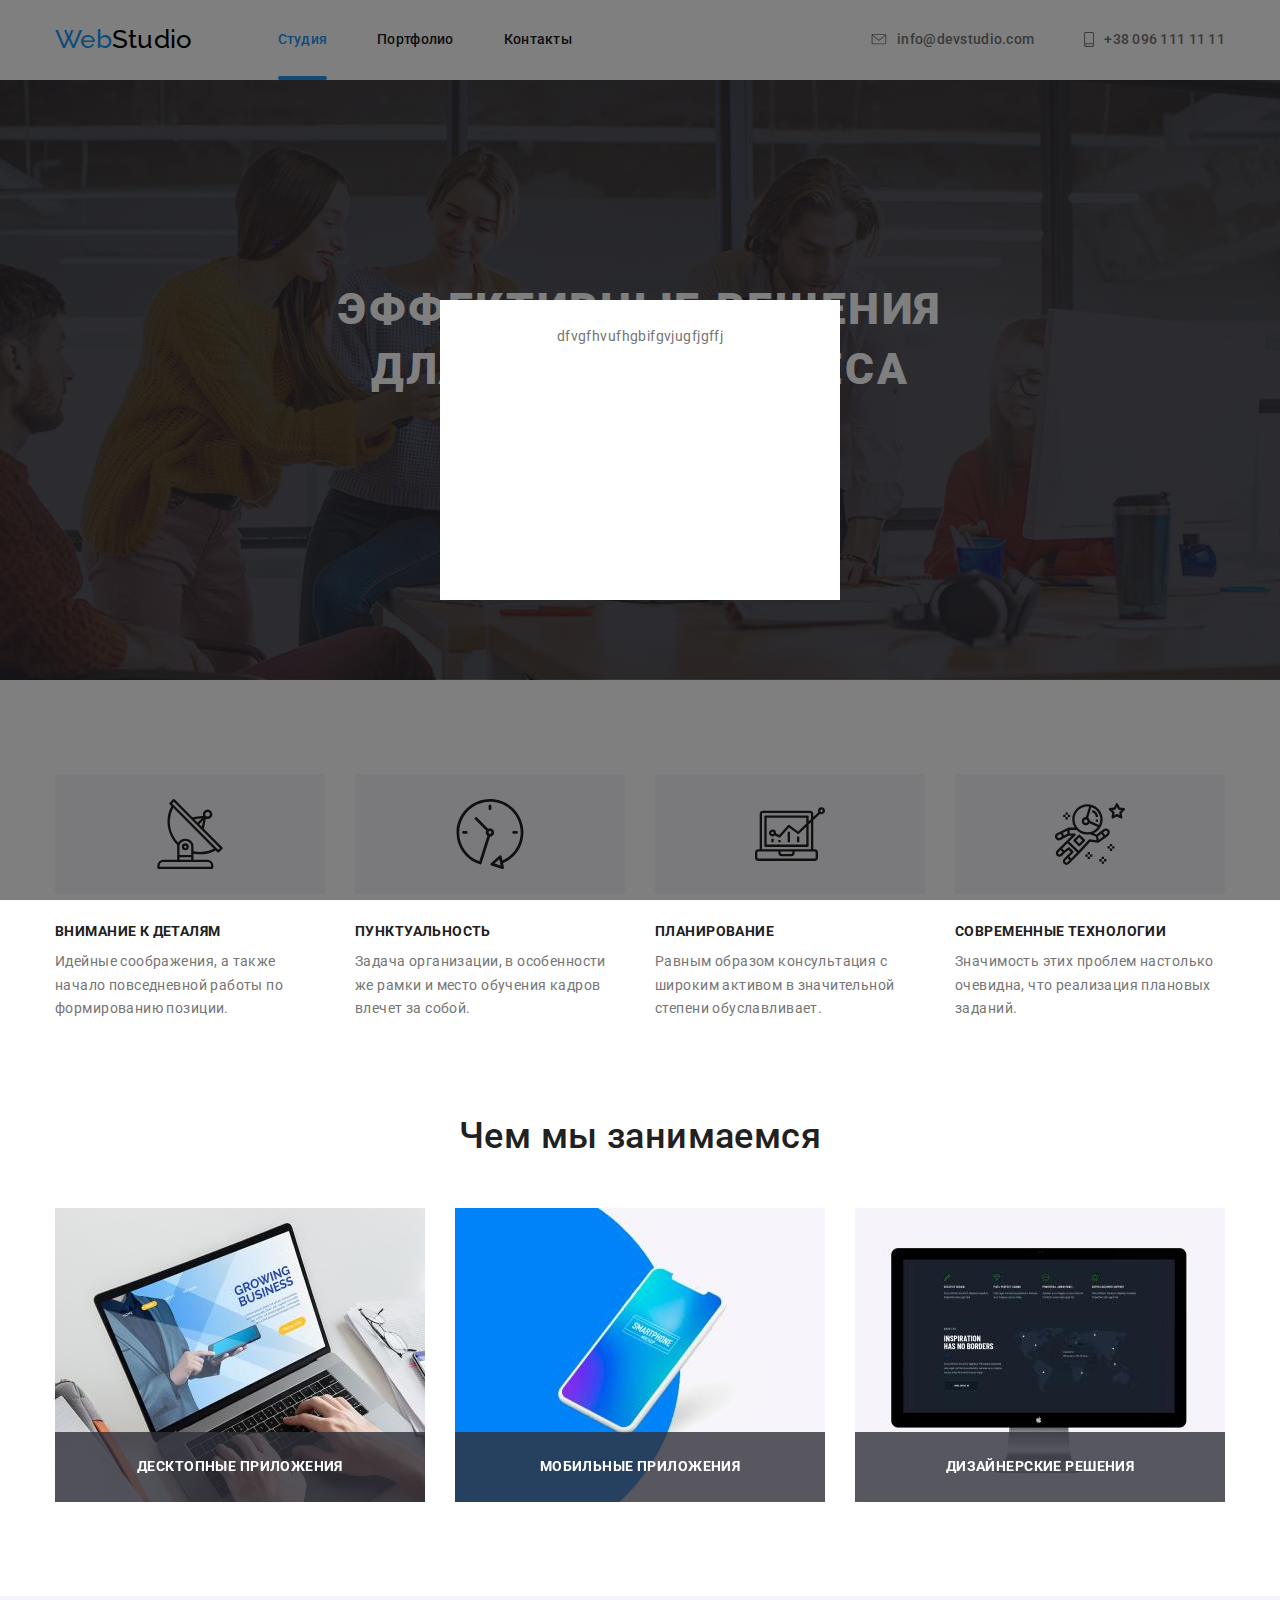
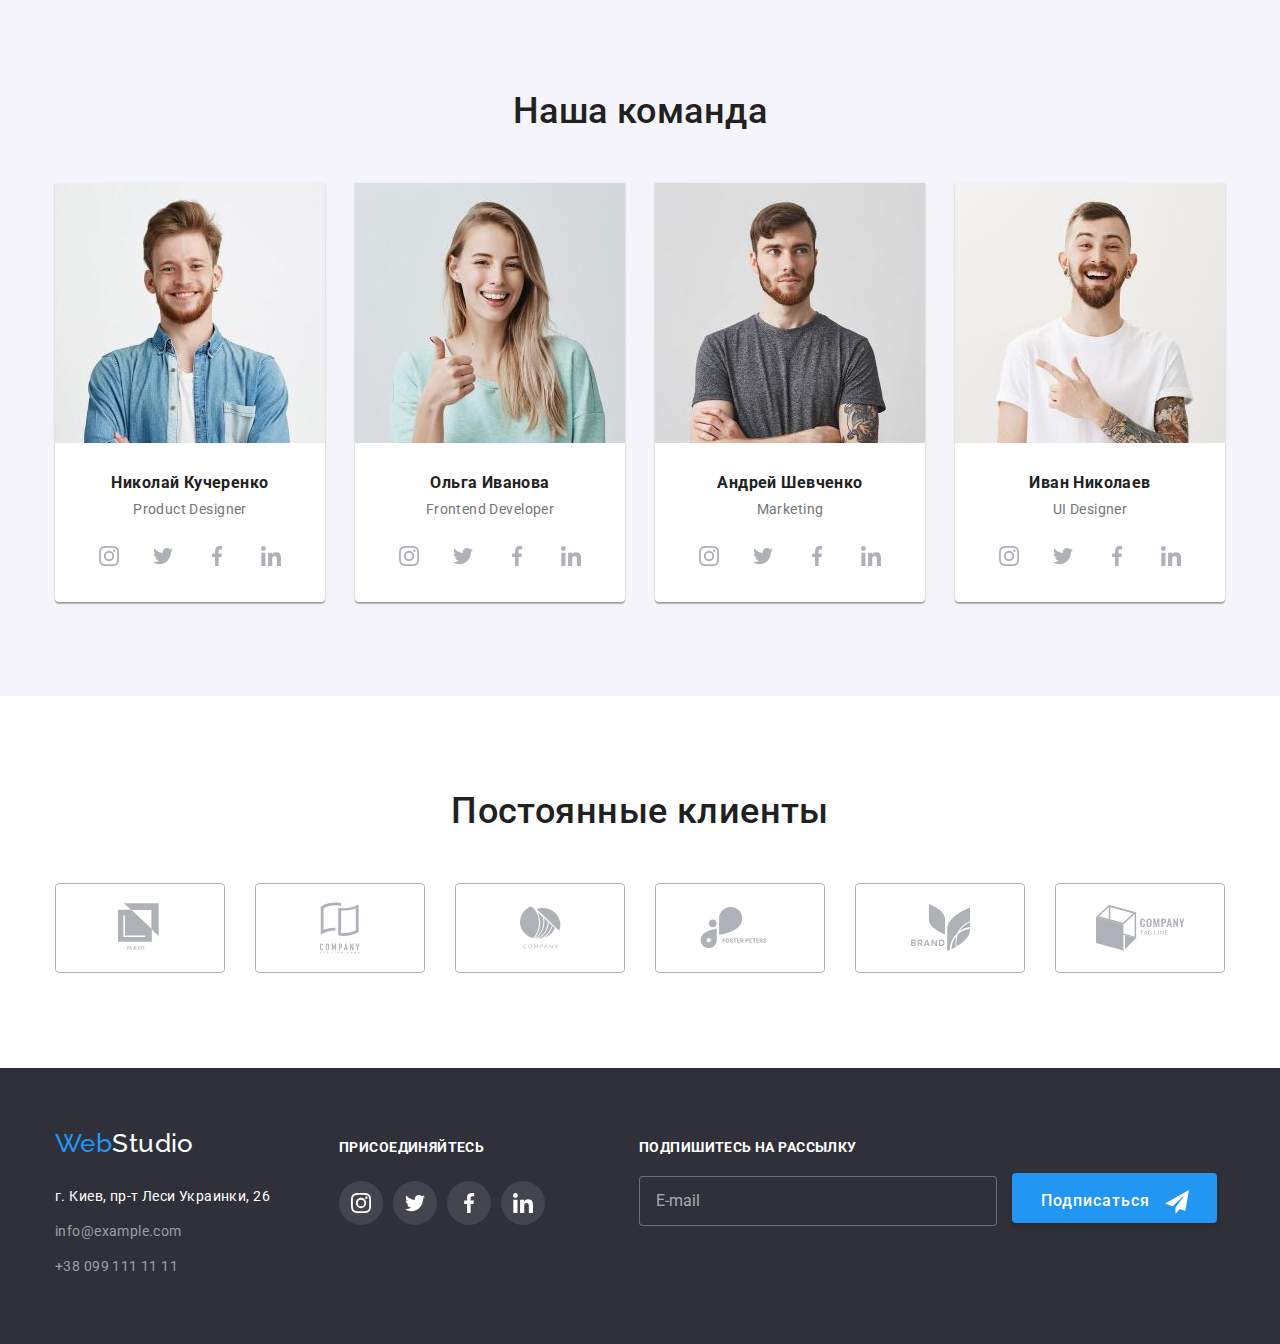
==== index.html @ cbe8a28b "Start" ====
<!DOCTYPE html>
<html lang="ru">

<head>
  <meta charset="UTF-8">
  <meta name="viewport" content="width=device-width, initial-scale=1.0">
  <title>WebStudio</title>
  <link href="https://fonts.googleapis.com/css2?family=Raleway:wght@700&family=Roboto:wght@400;500;700;900&display=swap"
    rel="stylesheet">
  <link rel="stylesheet" href="https://cdnjs.cloudflare.com/ajax/libs/modern-normalize/0.7.0/modern-normalize.min.css">
  <link rel="stylesheet" href="./css/styles.css">
</head>

<body>
  <header class="page-header">
    <div class="contener main-nav">
      <nav class="site-nav">
        <a class="logo link" href="./index.html"><span class="logo web">Web</span>Studio</a> 
        <ul class="site-nav list">
          <li class="site-nav current"><a class="link" href="./index.html">Студия</a></li>
          <li><a class="link" href="./portfolio.html">Портфолио</a></li>
          <li><a class="link" href="">Контакты</a></li>
        </ul> 
      </nav>

      <address class="address">
        <ul class="address list">
          <li>
            <a class="address-mail link" href="mailto:info@devstudio.com">
              <svg>
                <use href="./images/sprite.svg#icon-mail"></use>
              </svg>
              info@devstudio.com
            </a>
          </li>
          <li>
            <a class="address-smartphone link" href="callto:+380961111111">
              <svg>
                <use href="./images/sprite.svg#icon-smartphone"></use>
              </svg>
              +38 096 111 11 11
            </a>
          </li>
        </ul>
      </address>
    </div>
  </header>

  <main>

    <!-- HERO-->
    <section class="section hero">
      <div class="contener">
        <h1>Эффективные решения<br>для вашего бизнеса</h1>
        <a class="button link" href="">Заказать услугу</a>
      </div>
      <div class="backdrop is-hiden" data-backdrop>
        <div class="modal">
          <p>dfvgfhvufhgbifgvjugfjgffj</p>
        </div>
      </div>
    </section>

    <!--Секция О нас-->
    <section class="about-us section">
      <div class="contener">
        <h2 hidden>О нас</h2>
        <ul class="about-us-items list">
          <li>
            <div class="about-us-items-bg">
              <svg>
                <use href="./images/sprite.svg#antenna"></use>
              </svg>
            </div>
            <h3>Внимание к деталям</h3>
            <p>Идейные соображения, а также начало повседневной работы по формированию позиции.</p>
          </li>
          <li>
            <div class="about-us-items-bg">
              <svg>
                <use href="./images/sprite.svg#clock"></use>
              </svg>
            </div>            
            <h3>Пунктуальность</h3>
            <p>Задача организации, в особенности же рамки и место обучения кадров влечет за собой.</p>
          </li>
          <li>
            <div class="about-us-items-bg">
              <svg>
                <use href="./images/sprite.svg#diagram"></use>
              </svg>
            </div>
            <h3>Планирование</h3>
            <p>Равным образом консультация с широким активом в значительной степени обуславливает.</p>
          </li>
          <li>
            <div class="about-us-items-bg">
              <svg>
                <use href="./images/sprite.svg#astronaut"></use>
              </svg>
            </div>
            <h3>Современные технологии</h3>
            <p>Значимость этих проблем настолько очевидна, что реализация плановых заданий.</p>
          </li>
        </ul>
      </div>
    </section>

    <!--Секция Чем мы занимаемся-->
    <section class="what-we-do section ">
      <div class="contener">
        <h2>Чем мы занимаемся</h2>
        <ul class="what-we-do-items list">
          <li>
            <img src="./images/what-we-do/do-img.jpg" alt="Десктопные приложения">
              <h3>Десктопные приложения</h3>
          </li>
          <li>
            <img src="./images/what-we-do/do-box.jpg" alt="Мобильные приложения">
              <h3>Мобильные приложения</h3>
          </li>
          <li>
            <img src="./images/what-we-do/do-img2.jpg" alt="Дизайнерские решения">
              <h3>Дизайнерские решения</h3>
          </li>
        </ul>
      </div>
    </section>

    <!--Секция Наша команда-->
    <section class="section our-team">
      <div class="contener">
        <h2>Наша команда</h2>
        <ul class="our-team-items list">

          <!--Карточка1-->
          <li class="our-team-item">
            <img src="./images/our-team/nikolay.jpg" alt="Николай Кучеренко">
            <h3>Николай Кучеренко</h3>
            <p>Product Designer</p>
            <ul class="our-team-social-list list">
              <li>
                <a class="link" href="" aria-label="иконка инстаграм">
                  <svg>
                    <use href="./images/sprite.svg#instagram"></use>
                  </svg>
                </a>
              </li>
              <li>
                <a class="link" href="" aria-label="иконка твиттер">
                  <svg>
                    <use href="./images/sprite.svg#twitter"></use>
                  </svg>
                </a>
              </li>
              <li>
                <a class="link" href="" aria-label="иконка фейсбук">
                  <svg>
                    <use href="./images/sprite.svg#facebook"></use>
                  </svg>
                </a>
              </li>
              <li>
                <a class="link" href="" aria-label="иконка линкедин">
                  <svg>
                    <use href="./images/sprite.svg#linkedin"></use>
                  </svg>
                </a>
              </li>
            </ul>
          </li>

          <!--Карточка2-->
          <li class="our-team-item">
            <img src="./images/our-team/olga.jpg" alt="Ольга Иванова">
            <h3>Ольга Иванова</h3>
            <p>Frontend Developer</p>
            <ul class="our-team-social-list list">
              <li>
                <a class="link" href="" aria-label="иконка инстаграм">
                  <svg>
                    <use href="./images/sprite.svg#instagram"></use>
                  </svg>
                </a>
              </li>
              <li>
                <a class="link" href="" aria-label="иконка твиттер">
                  <svg>
                    <use href="./images/sprite.svg#twitter"></use>
                  </svg>
                </a>
              </li>
              <li>
                <a class="link" href="" aria-label="иконка фейсбук">
                  <svg>
                    <use href="./images/sprite.svg#facebook"></use>
                  </svg>
                </a>
              </li>
              <li>
                <a class="link" href="" aria-label="иконка линкедин">
                  <svg>
                    <use href="./images/sprite.svg#linkedin"></use>
                  </svg>
                </a>
              </li>
            </ul>
          </li>
        
          <!--Карточка3-->
          <li class="our-team-item">
            <img src="./images/our-team/andrey.jpg" alt="Андрей Шевченко">
            <h3>Андрей Шевченко</h3>
            <p>Marketing</p>
            <ul class="our-team-social-list list">
              <li>
                <a class="link" href="" aria-label="иконка инстаграм">
                  <svg>
                    <use href="./images/sprite.svg#instagram"></use>
                  </svg>
                </a>
              </li>
              <li>
                <a class="link" href="" aria-label="иконка твиттер">
                  <svg>
                    <use href="./images/sprite.svg#twitter"></use>
                  </svg>
                </a>
              </li>
              <li>
                <a class="link" href="" aria-label="иконка фейсбук">
                  <svg>
                    <use href="./images/sprite.svg#facebook"></use>
                  </svg>
                </a>
              </li>
              <li>
                <a class="link" href="" aria-label="иконка линкедин">
                  <svg>
                    <use href="./images/sprite.svg#linkedin"></use>
                  </svg>
                </a>
              </li>
            </ul>
          </li>

          <!--Карточка4-->
          <li class="our-team-item">
            <img src="./images/our-team/ivan.jpg" alt="Иван Николаев">
            <h3>Иван Николаев</h3>
            <p>UI Designer</p>
            <ul class="our-team-social-list list">
              <li>
                <a class="link" href="" aria-label="иконка инстаграм">
                  <svg>
                    <use href="./images/sprite.svg#instagram"></use>
                  </svg>
                </a>
              </li>
              <li>
                <a class="link" href="" aria-label="иконка твиттер">
                  <svg>
                    <use href="./images/sprite.svg#twitter"></use>
                  </svg>
                </a>
              </li>
              <li>
                <a class="link" href="" aria-label="иконка фейсбук">
                  <svg>
                    <use href="./images/sprite.svg#facebook"></use>
                  </svg>
                </a>
              </li>
              <li>
                <a class="link" href="" aria-label="иконка линкедин">
                  <svg>
                    <use href="./images/sprite.svg#linkedin"></use>
                  </svg>
                </a>
              </li>
            </ul>
          </li>
        </ul>
      </div>
    </section>

    <!--Секция Постоянные клиенты-->
    <section class="our-clients section">
      <div class="contener">
        <h2>Постоянные клиенты</h2>
        <ul class="list">
          <li>
            <a class="link" href="">
              <svg width="45" height="50">
                <use href="./images/sprite.svg#ja-and-co"></use>
              </svg> 
            </a>
          </li>
          <li>
            <a class="link" href="">
              <svg width="40" height="52">
                <use href="./images/sprite.svg#company-tagline-here"></use>
              </svg>
            </a>
          </li>
          <li>
            <a class="link" href="">
              <svg width="41" height="43">
                <use href="./images/sprite.svg#company"></use>
              </svg>
            </a>
          </li>
          <li>
            <a class="link" href="">
              <svg width="80" height="42">
                <use href="./images/sprite.svg#foster-peters"></use>
              </svg>
            </a>
          </li>
          <li>
            <a class="link" href="">
              <svg width="59" height="47">
                <use href="./images/sprite.svg#brand"></use>
              </svg>
            </a>
          </li>
          <li>
            <a class="link" href="">
              <svg width="89" height="46">
                <use href="./images/sprite.svg#company-tag-line"></use>
              </svg>
            </a>
          </li>
        </ul>
      </div>
    </section>
  </main>
  
  <footer>
    <div class="footer contener">

      <div class="footer-address">
        <a class="footer logo link" href="./index.html"><span class="logo web">Web</span>Studio</a>
        <ul class="footer list">
          <li>г. Киев, пр-т Леси Украинки, 26</li>
          <li><a class="link" href="mailto:info@example.com">info@example.com</a></li>
          <li><a class="link" href="callto:+380991111111">+38 099 111 11 11</a></li>
        </ul>
      </div>
      
      <div class="footer-join-us">
        <b class="footer-titles">Присоединяйтесь</b>
        <ul class="list">
          <li>
            <a class="link" href="" aria-label="иконка инстаграм">
              <svg>
                <use href="./images/sprite.svg#instagram"></use>
              </svg>
            </a>
          </li>
          <li>
            <a class="link" href="" aria-label="иконка твиттер">
              <svg>
                <use href="./images/sprite.svg#twitter"></use>
              </svg>
            </a>
          </li>
          <li>
            <a class="link" href="" aria-label="иконка фейсбук">
              <svg>
                <use href="./images/sprite.svg#facebook"></use>
              </svg>
            </a>
          </li>
          <li>
            <a class="link" href="" aria-label="иконка линкедин">
              <svg>
                <use href="./images/sprite.svg#linkedin"></use>
              </svg>
            </a>
          </li>
        </ul>
      </div>
      
      <div class="footer-subscribe-form">
        <b class="footer-titles">Подпишитесь на рассылку</b><br>
        <input type="email" name="#" id="#" placeholder="E-mail">
        <button class="button subscribe-icon-send">Подписаться
          <svg>
            <use href="./images/sprite.svg#icon-send"></use>
          </svg>
        </button>
      </div>
    </div>
  </footer>

</body>

</html>
---- css/styles.css ----
:root{
    --primary-text-color: #757575;
    --title-text-color: #212121;
    --accent-color: #2196F3;
    --primary-bg-color: #ffffff;
    --second-bg-color: #F5F4FA;
    --svg-bg-color: #AFB1B8;
}

html {
  box-sizing: border-box;
}

*,
*::before,
*::after {
  box-sizing: inherit; 
}

*:focus{
    
    outline-color: var(--accent-color);
}

body{
    background-color: var(--primary-bg-color);
    color: var(--primary-text-color);
    font-family: 'Raleway', sans-serif;
    font-family: 'Roboto', sans-serif;
    font-weight: normal;
    font-size: 14px;
    line-height: 1.14;
    letter-spacing: 0.03em;

    /* header fixed */
    /* padding-top: 79px; */
}

.link{
    text-decoration: none;
}

h1{
    font-weight: 900;
    font-size: 44px;
    line-height: 1.36;
    letter-spacing: 0.06em;
    text-transform: uppercase;
}
h2{
    color: var(--title-text-color);
    font-weight: 500;
    font-size: 36px;
    line-height: 1.19;
}

h3{
    color: var(--title-text-color);
    font-weight: 700;
    text-transform: uppercase;
    font-size: 14px;
    line-height: 1.14;
}

img {
    display: block; /* с помощью задания картинке свойства блочного элемента, убираем дополнительный отступ у картинок (не маржин, не падинг) */
}

.footer.list{
    line-height: 2.5;
}

.footer.list a{
    color: #ffffff8a;
}

.footer-address{
    color: var(--primary-bg-color);
}

.footer-titles{
    color: var(--primary-bg-color);
    text-transform: uppercase;
}


.list{
    list-style: none;
    padding: 0;
    margin: 0;
}

/* Logo */

.logo.link{
    color: #000000;
    font-family: Raleway;
    font-weight: 500;
    font-size: 26px;
    line-height: 1.19;
    padding-top: 24px;
    padding-bottom: 25px;
    
}

.logo .web{
    color: var(--accent-color);
}

.footer.logo.link{
    color: var(--primary-bg-color);
}

/* Header */

.page-header{
    font-weight: 500;
    letter-spacing: 0.02em;
    
    /* position: fixed;
    top: 0;
    left: 0;
    width: 100%;
    z-index: 100;
    background-color: rgba(255, 255, 255, 0.97);
    outline: 1px solid var(--primary-text-color); */
}

.contener{
    margin-left: auto;
    margin-right: auto;
    width: 1200px;
    padding-left: 15px;
    padding-right: 15px;
}

.main-nav{
    display: flex;
    align-items: center;
}

/* Site nav */

.site-nav{
    display: flex;
    align-items: center;
}

.site-nav ul{
    margin-left: 85px;
}

.site-nav li:not(:last-child){
    margin-right: 50px;
}

.site-nav li{
    display: block;
} 

.site-nav a{
    display: block;
    padding-top: 32px;
    padding-bottom: 32px;

    color: var(--title-text-color);

    transition: 250ms cubic-bezier(0.4, 0, 0.2, 1);
}

.site-nav.list a:hover,
.site-nav.list a:focus{
    color: var(--accent-color);
}

.site-nav.current a{
    color: var(--accent-color);
    padding-bottom: 28px;
}

.site-nav.current::after{
    display: block;
    width: 100%;
    height: 4px;
    background-color: var(--accent-color);
    border-radius: 2px;
    content: "";
    margin-left: auto;
    margin-right: auto;
}

/* Address */

.address.list{
    display: flex;
}

.address{
    margin-left: auto;
}

.address li:not(:last-child){
    margin-right: 50px;
}

.address a{
    color: var(--primary-text-color);
    font-style: normal;
    display: flex;
    align-items: center;
    fill: var(--primary-text-color);
    padding-top: 32px;
    padding-bottom: 32px;

    transition: 250ms cubic-bezier(0.4, 0, 0.2, 1);
}

.address a:hover,
.address a:focus{
    color: var(--accent-color);
    fill: var(--accent-color);
}

.address-mail svg{
    width: 16px;
    height: 11px;
    margin-right: 10px;
}

.address-smartphone svg{
    width: 10px;
    height: 15px;
    margin-right: 10px;
}

/* Section */

/* Section HERO */

.section.hero{
    text-align: center;

    max-width: 1600px;
    margin-left: auto;
    margin-right: auto;

    background-repeat: no-repeat;
    background-position: center;
    background-image: linear-gradient(
        to right, rgba(47, 48, 58, 0.8), rgba(47, 48, 58, 0.8)),
        url("../images/hero/hero-bg.jpg");
}

.section.hero h1{
    color: var(--primary-bg-color); /* После установки фоновой картинки изменить на #FFFFFF */
    margin-top: 0;
    margin-bottom: 30px;
}

.section.hero{
    padding-top: 200px;
    padding-bottom: 200px;
    /* background-color: #cccccc;
    background-image: url("../images/hero/hero-bg.jpg");
    background: rgba(47, 48, 58, 0.8);
    height: 600px;
    background-position: center; 
    background-repeat: no-repeat; 
    background-size: cover; */
}

/* About us */

.about-us.section{
    padding-top: 94px;
    padding-bottom: 47px;
}

.about-us-items{
    display: flex;
    margin: -15px;
}

.about-us-items li{
    width: 270px;
    margin: 15px;
}

/* .about-us-items li:before{
    display: block;
    width: 270px;
    height: 120px;
    background-color: var(--second-bg-color);
    background-image: url("../images/about-us/antenna.png");
    background-repeat: no-repeat;
    background-position: center;
    border-radius: 4px;
    content: "";
    margin-bottom: 30px;
} */

.about-us.section h3{
    margin-top: 0;
    margin-bottom: 10px;
}

.about-us.section p{
    line-height: 1.71;
    margin-top: 0;
    margin-bottom: 0;
}

.about-us-items-bg{
    background-color: var(--second-bg-color);
    width: 270px;
    height: 120px;
    border-radius: 4px;
    display: flex;
    align-items: center;
    justify-content: center;
    margin-bottom: 30px;
}

.about-us-items svg{
    width: 70px;
    height: 70px;
    fill: var(--title-text-color);
}

/* Section What we do */

.what-we-do.section{
    padding-top: 47px;
    padding-bottom: 94px;
}

.what-we-do h2{
    margin-top: 0;
    margin-bottom: 50px;
    text-align: center;
}

.what-we-do-items{
    display: flex;
    margin: -15px;
}

.what-we-do-items li{
    position: relative;
    margin: 15px;
}

.what-we-do h3{
    position: absolute;
    bottom: 0px;
    width: 100%;

    margin-top: 0;
    margin-bottom: 0;
    padding-top: 27px;
    padding-bottom: 27px;

    color: var(--primary-bg-color);
    background-color: rgba(47, 48, 58, 0.8);
    text-align: center;
}

/* Section Our team */

.section.our-team{
    padding-top: 94px;
    padding-bottom: 94px;
    background: var(--second-bg-color);
}

.our-team-items{
    display: flex;
    margin: -15px;
}

.our-team-items > li{
    margin: 15px;
    padding-bottom: 24px;
    background-color: var(--primary-bg-color);
    text-align: center;
    box-shadow: 0px 2px 1px rgba(0, 0, 0, 0.2), 0px 1px 1px rgba(0, 0, 0, 0.14), 0px 1px 3px rgba(0, 0, 0, 0.12);
    border-radius: 0px 0px 4px 4px;
}

/* .our-team-items li:not(:last-child){
    margin-right: 30px;
} */

.our-team h2{
    margin-top: 0;
    margin-bottom: 50px;
    text-align: center;
}

.our-team img{
    margin-bottom: 30px;

}

.our-team h3{
    text-transform: capitalize;
    margin-top: 0;
    margin-bottom: 10px;
    font-size: 16px;
    line-height: 1.19;
}

.our-team p{
    margin-top: 0;
    margin-bottom: 16px;
}

/* our-team-social-list icons SVG */

.our-team-social-list{
    display: flex;
    align-items: center;
    justify-content: center;
}

.our-team-social-list li{
    margin-left: 5px;
    margin-right: 5px;
}

.our-team-social-list a{
    display: flex;
    width: 44px;
    height: 44px;
    border-radius: 44px;
    background-color: #fff;
    justify-content: center;
    align-items: center;

    fill: var(--svg-bg-color);

    transition: 250ms cubic-bezier(0.4, 0, 0.2, 1);
}

.our-team-social-list svg{
    width: 20px;
    height: 20px;
}

.our-team-social-list a:hover,
.our-team-social-list a:focus{
    background-color:var(--accent-color);
    fill: var(--primary-bg-color);
}

/* Section Our Clients */

.our-clients.section{
    padding-top: 94px;
    padding-bottom: 95px;
}

.our-clients h2{
    margin-top: 0;
    margin-bottom: 50px;
    text-align: center;
}

.our-clients ul{
    display: flex;
    margin: -15px;
}

.our-clients a{
    display: block;
    display: flex;
    align-items: center;
    justify-content: center;

    width: 170px;
    height: 90px;
    border: 1px solid var(--svg-bg-color);
    border-radius: 4px;
    margin: 15px;

    fill: var(--svg-bg-color);

    transition: 250ms cubic-bezier(0.4, 0, 0.2, 1);
}

.our-clients a:hover,
.our-clients a:focus{
    border-color: var(--accent-color); 
    fill: var(--accent-color);
}

/* Footer */

footer {
    background-color: #2F303A;
}

.footer.contener{
    padding-top: 60px;
    padding-bottom: 60px;
    display: flex;
    align-items: baseline;
}

.footer.logo.link{
    display: block;
    padding-top: 0;
    padding-bottom: 20px;
}

.footer-address{
    margin-right: 69px;
}

.footer-join-us{
    margin-right: 94px;
}

/* footer-join-us icons SVG */

.footer-join-us ul{
    display: flex;
    align-items: center;
    justify-content: center;

    margin: -5px;
    margin-top: 20px;
}

.footer-join-us li{
    margin: 5px;
}

.footer-join-us a{
    display: flex;
    justify-content: center;
    align-items: center;

    width: 44px;
    height: 44px;
    border-radius: 44px;

    background: rgba(255, 255, 255, 0.1);
    fill: var(--primary-bg-color);

    transition: 250ms cubic-bezier(0.4, 0, 0.2, 1);
}

.footer-join-us svg{
    width: 20px;
    height: 20px;
}

.footer-join-us a:hover,
.footer-join-us a:focus{
    background-color:var(--accent-color);
    fill: var(--primary-bg-color);
}

/* footer-subscribe-form */

.footer-subscribe-form input{
    width: 358px;
    height: 50px;
    margin-top: 20px;
    margin-right: 12px;
    background-color: #2F303A;
    border: 1px solid rgba(255, 255, 255, 0.3);
    border-radius: 4px;
    color: rgba(255, 255, 255, 0.6);
    padding-left: 16px;
    font-size: 16px;
    line-height: 1.25;
}

.footer-subscribe-form input::placeholder{
    color: rgba(255, 255, 255, 0.6);
    font-size: 16px;
}

/* самолётик на кнопке как svg */
.button.subscribe-icon-send{
   padding: 13px 28px 13px 29px;
   letter-spacing: 0.06em;
}

.button.subscribe-icon-send svg{
    width: 24px;
    height: 24px;
    margin-left: 10px; 
    fill: var(--primary-bg-color);
    vertical-align: middle;
}

/* Button */

.button{
    color: var(--primary-bg-color);
    background-color: var(--accent-color);
    font-weight: 500;
    font-size: 16px;
    line-height: 1.87;
    display: inline-block;
    border-radius: 4px;
    padding: 10px 32px;
    min-width: 200px;
    height: 50px;
    text-align: center;
    border: none;
    cursor: pointer;
    box-shadow: 0px 4px 4px rgba(0, 0, 0, 0.15);
}


/* Portfolio */

.portfolio.section{
    padding-top: 93px;
    padding-bottom: 74px;
    border: 1px solid #ECECEC;
}

/* Button выбора работ портфолио */

.portfolio-buttons{
    margin-bottom: 34px;
    display: flex;
    justify-content: center;
}

.portfolio-buttons ul{
    display: flex;
}

.portfolio-buttons li:not(:last-child){
    margin-right: 8px;
}

.portfolio-button{
    color: var(--title-text-color);
    background: var(--second-bg-color);
    font-weight: 500;
    font-size: 16px;
    line-height: 1.62;
    display: inline-block;
    border-radius: 4px;
    padding: 6px 22px;
    height: 38px;
    text-align: center;
    border: none;

    transition: 250ms cubic-bezier(0.4, 0, 0.2, 1);
}
.portfolio-button:hover,
.portfolio-button:focus{
    background: var(--accent-color);
    color: var(--primary-bg-color);

    cursor: pointer;

    box-shadow: 0px 2px 2px rgba(0, 0, 0, 0.12), 0px 1px 2px rgba(0, 0, 0, 0.08), 0px 3px 1px rgba(0, 0, 0, 0.1);
}

/* Portfolio Items */

/* Вариант №1 вёрстки элементов портфолио */
/*
.portfolio-item{
    display: flex;
    flex-wrap: wrap;
    justify-content: center
}

.portfolio-item li{
    width: 370px;
}

.portfolio-item li:not(:nth-child(3n)){
    margin-right: 30px;
}

.portfolio-item li:not(:nth-last-child(-n + 3)){
    margin-bottom: 30px;
}
*/

/* Вариант №2 вёрстки элементов портфолио */
/*
.portfolio-item{
    display: flex;
    flex-wrap: wrap;
    justify-content: center
}

.portfolio-item li{
    width: calc((100% - 30px*2) / 3 );
}

.portfolio-item li:not(:nth-child(3n)){
    margin-right: 30px;
}

.portfolio-item li:not(:nth-last-child(-n + 3)){
    margin-bottom: 30px;
} 
*/

/* Вариант №3 размещения item портфолио */

.portfolio-item{
    display: flex;
    flex-wrap: wrap;
    justify-content: center;
    margin: -15px;
}

.portfolio-item li{
    width: 370px;
    margin: 15px;
    border: 1px solid #EEEEEE;

    transition: 250ms cubic-bezier(0.4, 0, 0.2, 1);
}

.portfolio-item li:hover{
    box-shadow: 0px 1px 1px rgba(0, 0, 0, 0.12), 0px 4px 4px rgba(0, 0, 0, 0.06), 1px 4px 6px rgba(0, 0, 0, 0.16);
}

/* Конец Вариант №3 размещения item портфолио */


.portfolio-item a{
    color: var(--primary-text-color);
    display: block;
}
.portfolio-item h3{
    text-transform: capitalize;
    padding-bottom: 4px;
    font-size: 18px;
    line-height: 2;
    margin: 0;
}

.portfolio-item-img{
    position: relative;
    overflow: hidden;
}

.portfolio-item-active-paragraph{
    font-size: 18px;
    line-height: 28px;
    padding: 63px 24px;
    
    color: var(--primary-bg-color);
    background: rgba(33, 150, 243, 0.9);
    margin-top: 0;
    margin-bottom: 0;

    position: absolute;
    top: 0;
    left: 0;
    width: 100%;
    height: 100%;

    /* overflow: auto; */
    transform: translateY(100%);

    transition: 250ms cubic-bezier(0.4, 0, 0.2, 1);
}

.portfolio-item a:hover .portfolio-item-active-paragraph,
.portfolio-item a:focus .portfolio-item-active-paragraph{
    transform: translateX(0);
}

.portfolio-item p{
    margin: 0;
}

.portfolio-item-title{
    padding: 20px 24px;
}


/* Для проверки вёрстки */
/* ouline: 2px solid color: tomato; */
/* background-color: tomato */

/* Modal */

.backdrop{
    position: fixed;
    top: 0;
    left: 0;
    width: 100%;
    height: 100%;
    background-color: rgba(0, 0, 0, 0.5);

    opacity: 1;
    transition: opacity 250ms cubic-bezier(0.4, 0, 0.2, 1);
}

.background.is-hidden{
    opacity: 0;
    pointer-events: none;
}

.bachdrop.is-hiden .modal{
    transform: translate(-50%, -50%) scale(0.9);
}

.modal{
    position: absolute;
    top: 50%;
    left: 50%;

    min-height: 300px;
    min-width: 400px;
    padding: 15px;

    background-color: var(--primary-bg-color);

    transform: translate(-50%, -50%) scale(1);
    transition: transform 250ms cubic-bezier(0.4, 0, 0.2, 1);
}
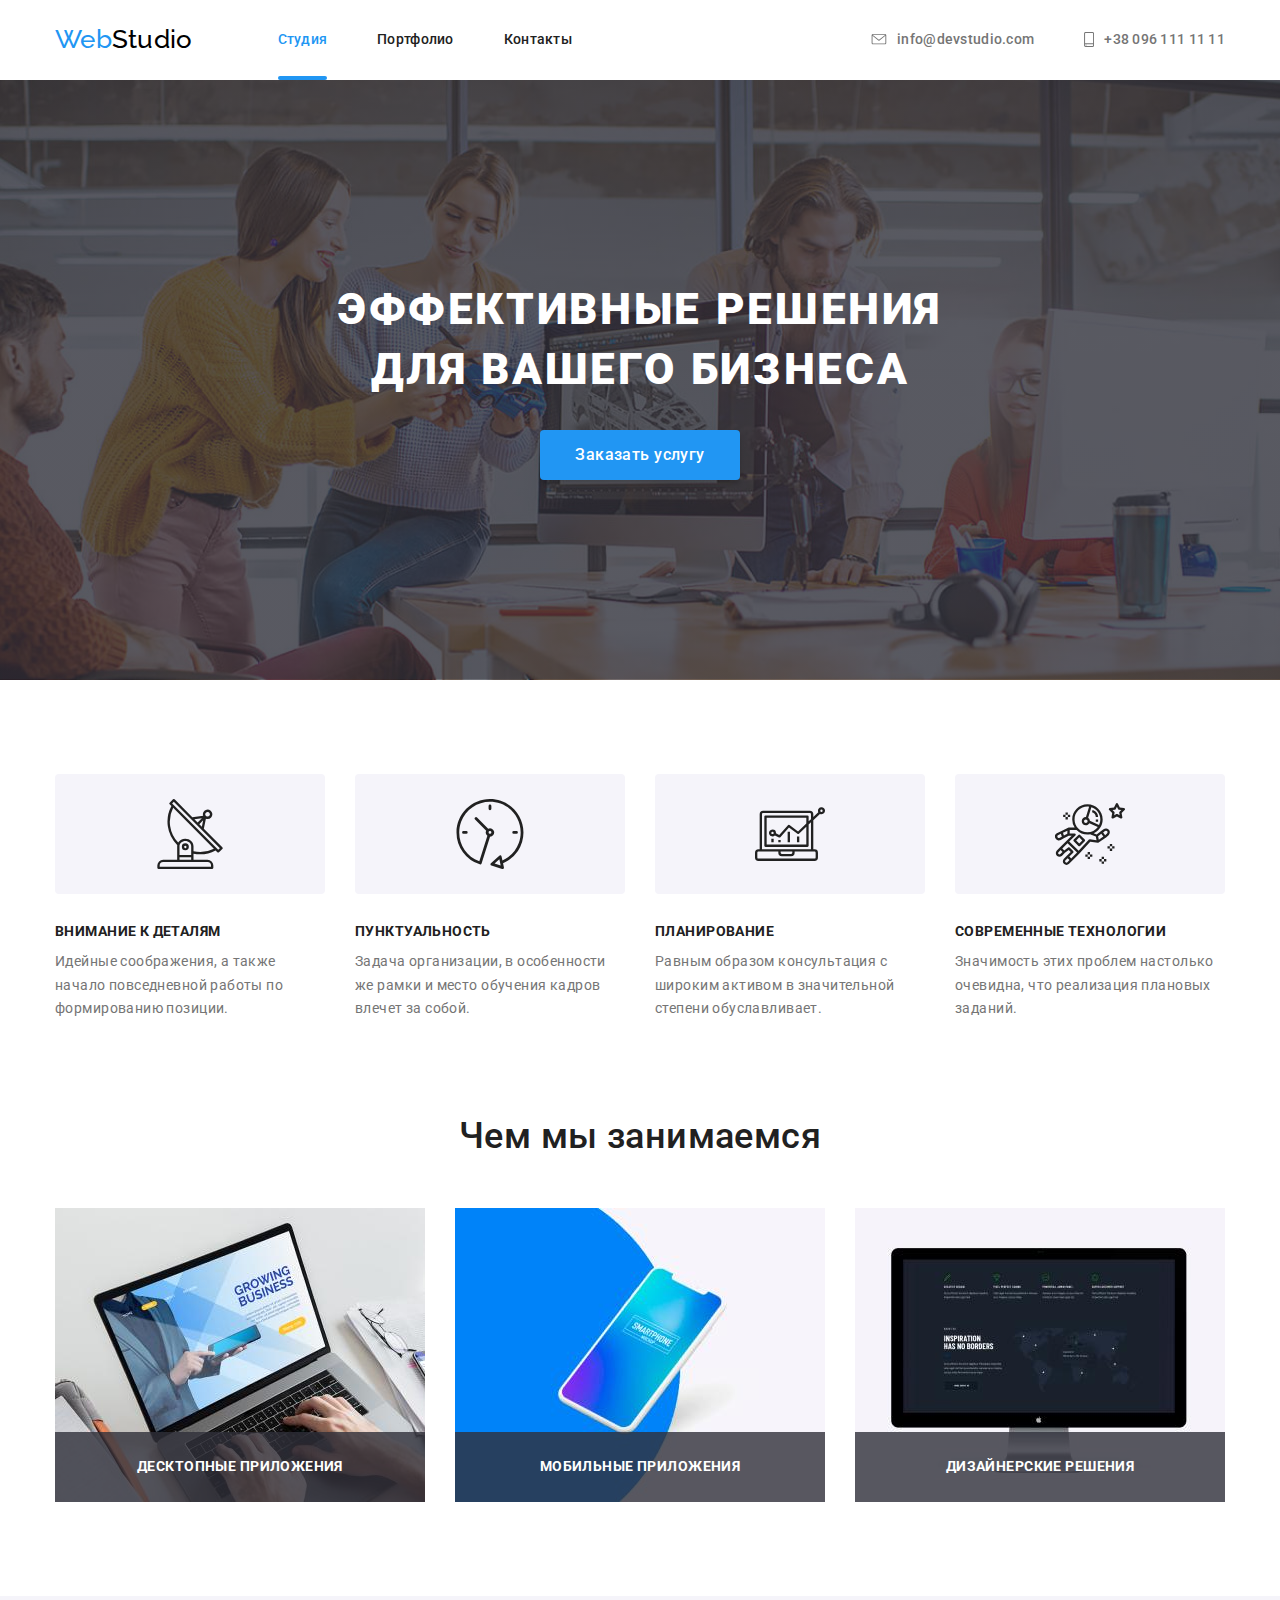
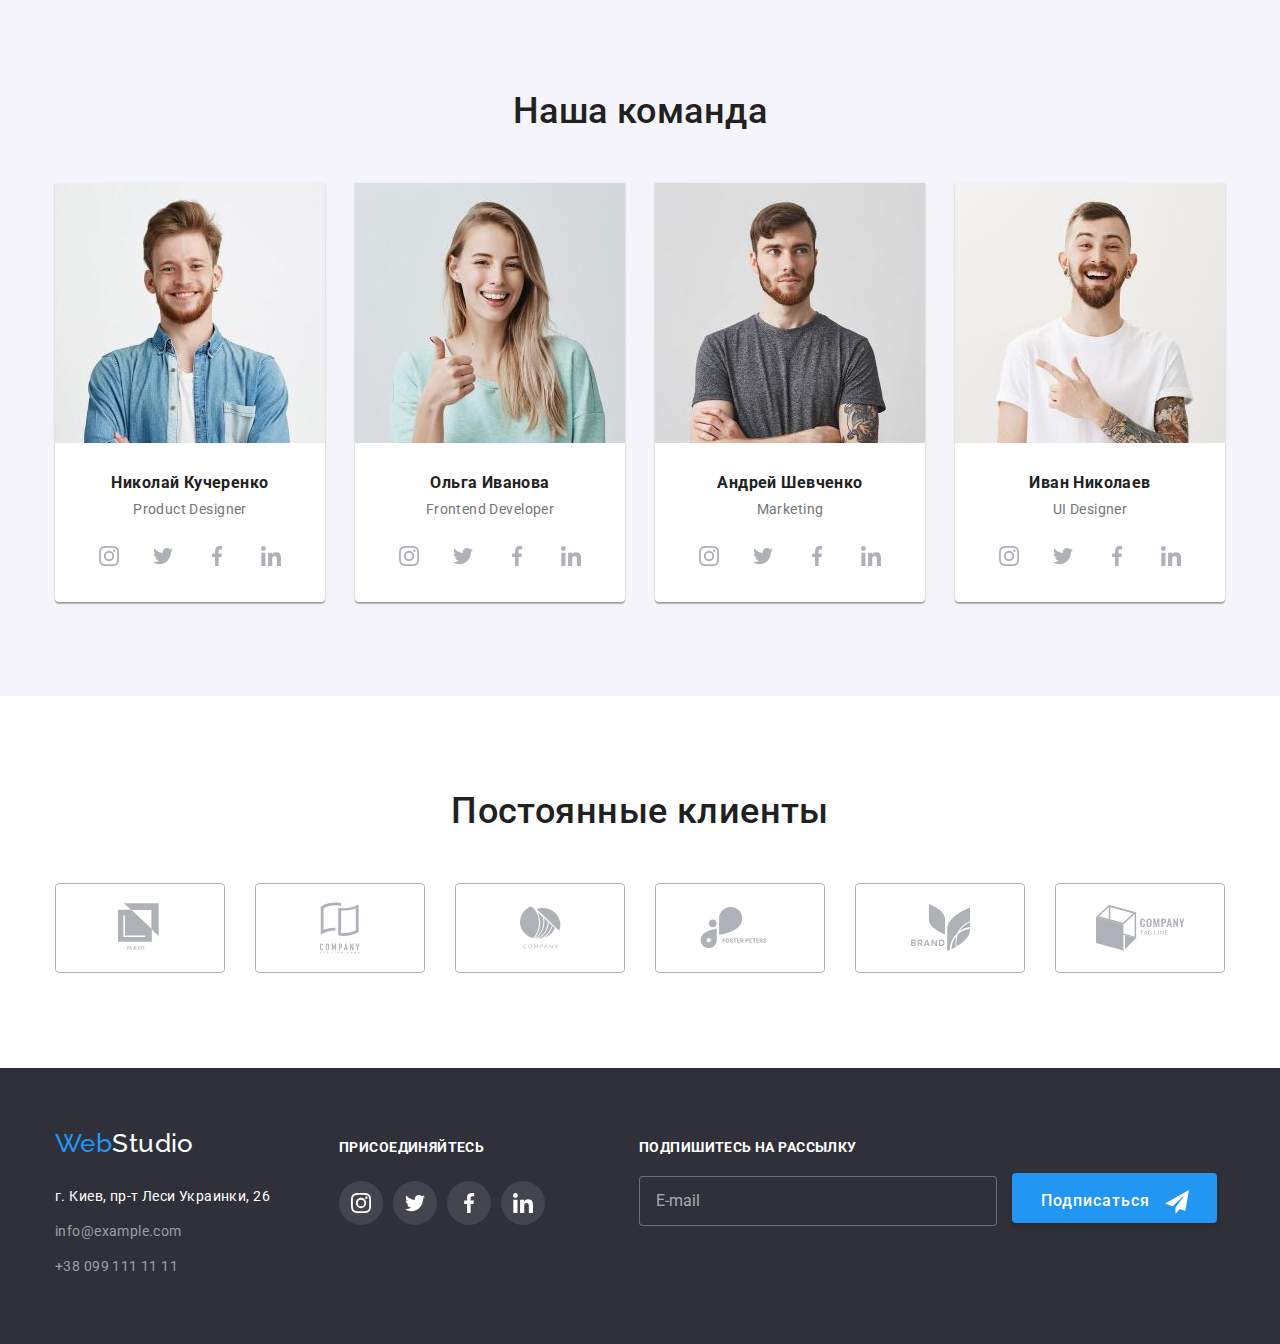
==== commit d3879e94: "Modal was Commented" ====
--- a/index.html
+++ b/index.html
@@ -55,9 +55,9 @@
         <a class="button link" href="">Заказать услугу</a>
       </div>
       <div class="backdrop is-hiden" data-backdrop>
-        <div class="modal">
+        <!-- <div class="modal">
           <p>dfvgfhvufhgbifgvjugfjgffj</p>
-        </div>
+        </div> -->
       </div>
     </section>
 
--- a/css/styles.css
+++ b/css/styles.css
@@ -793,7 +793,7 @@
 
 /* Modal */
 
-.backdrop{
+/* .backdrop{
     position: fixed;
     top: 0;
     left: 0;
@@ -827,4 +827,4 @@
 
     transform: translate(-50%, -50%) scale(1);
     transition: transform 250ms cubic-bezier(0.4, 0, 0.2, 1);
-}+} */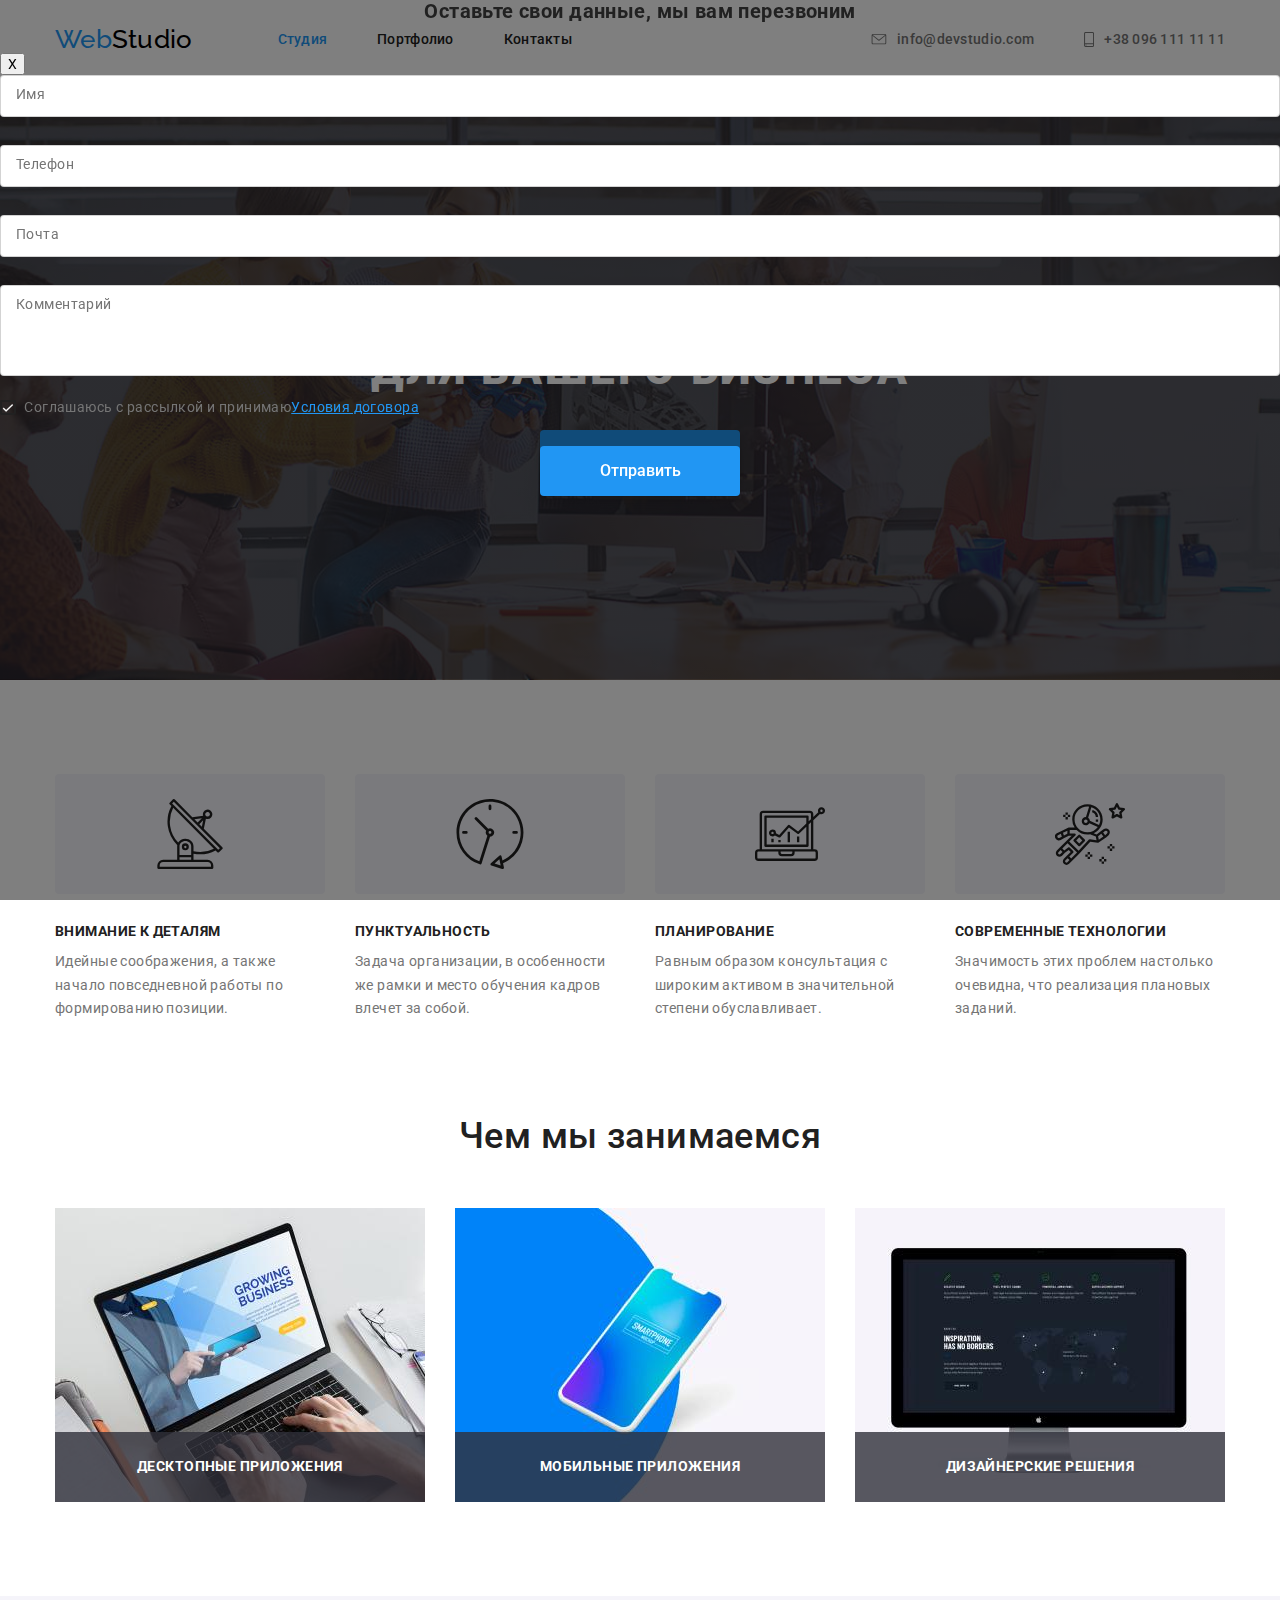
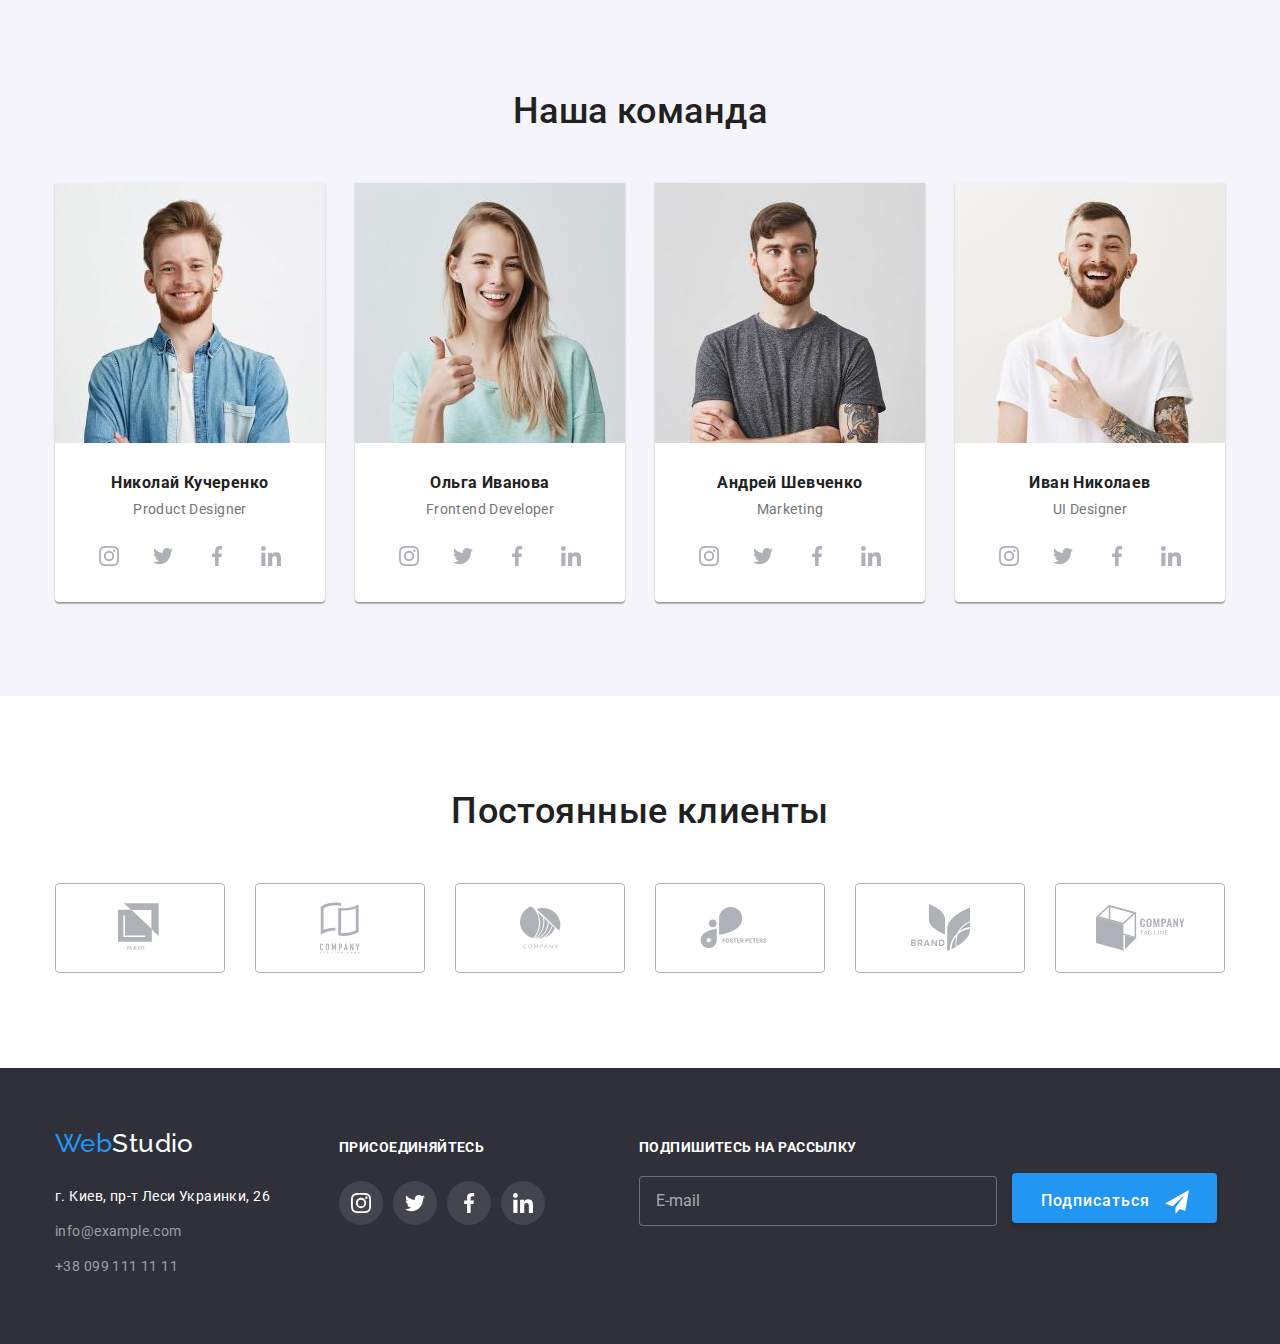
==== commit cb17b18d: "13/08" ====
--- a/index.html
+++ b/index.html
@@ -52,12 +52,7 @@
     <section class="section hero">
       <div class="contener">
         <h1>Эффективные решения<br>для вашего бизнеса</h1>
-        <a class="button link" href="">Заказать услугу</a>
-      </div>
-      <div class="backdrop is-hiden" data-backdrop>
-        <!-- <div class="modal">
-          <p>dfvgfhvufhgbifgvjugfjgffj</p>
-        </div> -->
+        <a class="button link" href="" data-modal-open>Заказать услугу</a>
       </div>
     </section>
 
@@ -394,6 +389,54 @@
     </div>
   </footer>
 
+  <div class="backdrop is-hidden" data-modal>
+
+    <form action="#" class="modal-form">
+    
+      <h2 class="form-title">Оставьте свои данные, мы вам перезвоним</h2>
+
+      <button class="modal-close-btn">X</button>
+    
+      <div class="form-field">
+        <input class="form-field-input" type="text" name="name" id="name" placeholder=" " />
+        <label class="form-field-label" for="name">Имя</label>
+      </div>
+    
+      <div class="form-field">
+        <input class="form-field-input" type="tel" name="tel" id="tel" placeholder=" " />
+        <label class="form-field-label" for="tel">Телефон</label>
+      </div>
+    
+      <div class="form-field">
+        <input class="form-field-input" type="email" name="mail" id="mail" placeholder=" " />
+        <label class="form-field-label" for="mail">Почта</label>
+      </div>
+    
+      <div class="form-field comment">
+        <textarea class="form-field-input" name="comment" id="comment" rows="4" placeholder=" "></textarea>
+        <label class="form-field-label" for="comment">Комментарий</label>
+      </div>
+    
+      <div class="form-checkbox">
+        <input type="checkbox" name="policy" value="accept-policy" id="policy">
+        <label for="policy">
+          <span class="form-custom-checkbox">
+            <svg>
+              <use href="./images/sprite.svg#form-checked"></use>></use>
+            </svg>
+          </span>
+          Соглашаюсь с рассылкой и принимаю <a href="#">Условия договора</a>
+        </label>
+      </div>
+    
+      <button class="button form-button" type="submit">Отправить</button>
+    
+    </form>
+
+  </div>
+
+  <script src="./js/modal.js"></script>
+
 </body>
 
 </html>--- a/css/styles.css
+++ b/css/styles.css
@@ -793,24 +793,31 @@
 
 /* Modal */
 
-/* .backdrop{
+ .backdrop{
     position: fixed;
     top: 0;
     left: 0;
     width: 100%;
     height: 100%;
     background-color: rgba(0, 0, 0, 0.5);
-
-    opacity: 1;
-    transition: opacity 250ms cubic-bezier(0.4, 0, 0.2, 1);
-}
-
+    z-index: 100;
+
+    /* opacity: 1;
+    transition: opacity 250ms cubic-bezier(0.4, 0, 0.2, 1); */
+}
+
+/* .is-hidden {
+    opacity: 0;
+    visibility: hidden;
+    pointer-events: none; */
+}
+/*
 .background.is-hidden{
     opacity: 0;
     pointer-events: none;
 }
 
-.bachdrop.is-hiden .modal{
+.backdrop.is-hiden .modal{
     transform: translate(-50%, -50%) scale(0.9);
 }
 
@@ -827,4 +834,147 @@
 
     transform: translate(-50%, -50%) scale(1);
     transition: transform 250ms cubic-bezier(0.4, 0, 0.2, 1);
+} */
+
+
+
+
+.modal-form {
+    width: 528px;
+    position: absolute;
+    top: 50%;
+    left: 50%;
+    transform: translate(-50%, -50%);
+
+    padding: 40px;
+
+    font-family: Roboto;
+    font-style: normal;
+    font-weight: normal;
+    font-size: 14px;
+    line-height: 1.14;
+    letter-spacing: 0.01em;
+
+    background: var(--primary-bg-color);
+    box-shadow: 0px 1px 3px rgba(0, 0, 0, 0.12), 0px 1px 1px rgba(0, 0, 0, 0.14), 0px 2px 1px rgba(0, 0, 0, 0.2);
+    border-radius: 4px; 
+}
+
+.form-title {
+font-weight: 700;
+font-size: 20px;
+line-height: 1.15;
+text-align: center;
+margin: 0;
+margin-bottom: 30px;
+
+color: var(--title-text-color);
+}
+
+.form-field {
+    margin-bottom: 28px;
+    position: relative;
+}
+
+.form-field-label {
+    position: absolute;
+    top: 12px;
+    left: 16px;
+    transition: transform 250ms cubic-bezier(0.4, 0, 0.2, 1);
+}
+
+.form-field-input:focus + .form-field-label,
+.form-field-input:hover + .form-field-label,
+.form-field-input:not(:placeholder-shown) + .form-field-label
+{
+    transform: translateY(-30px);
+}
+
+.form-field-input:hover {
+    cursor: pointer;
+    border: 1px solid var(--accent-color);
+}
+
+
+.form-field input, textarea {
+    width: 100%;
+    padding: 12px 16px;
+    resize: none;
+
+    border: 1px solid rgba(33, 33, 33, 0.2);
+    box-sizing: border-box;
+    border-radius: 4px;
+}
+
+.form-field 
+input::placeholder,
+textarea::placeholder
+{
+    letter-spacing: 0.01em;
+    color: var(--primary-text-color);
+}
+
+.form-field.comment {
+    margin-bottom: 20px;
+}
+
+.form-checkbox {
+    display: flex;
+    align-items: center;
+    margin-bottom: 30px;
+}
+
+.form-checkbox a {
+    color: var(--accent-color);
+}
+
+/* .form-checkbox input[type='checkbox'] {
+    width: 16px;
+    height: 15px;
+} */
+
+.form-checkbox input {
+    position: absolute;
+    width: 1px;
+    height: 1px;
+    margin: -1px;
+    border: 0;
+    padding: 0;
+    clip: rect(0 0 0 0);
+    overflow: hidden;
+}
+
+.form-custom-checkbox {
+    display: inline-block;
+    display: flex;
+    align-items: center;
+    width: 16px;
+    height: 15px;
+    border: 2px solid var(--title-text-color);
+    border-radius: 2px;
+    margin-right: 8.38px;
+}
+.form-custom-checkbox svg {
+    
+    width: 14px;
+    height: 14px;
+}
+
+.form-checkbox label {
+    display: flex;
+    align-items: center;
+}
+
+.form-button {
+    display: block;
+    margin-left: auto;
+    margin-right: auto;
+}
+
+/* .modal-close-btn {
+    width: 30px;
+    height: 30px;
+    background-repeat: 50px;
+    background-color: transparent;
+    border: 1px solid rgba(0, 0, 0, 0.1);
 } */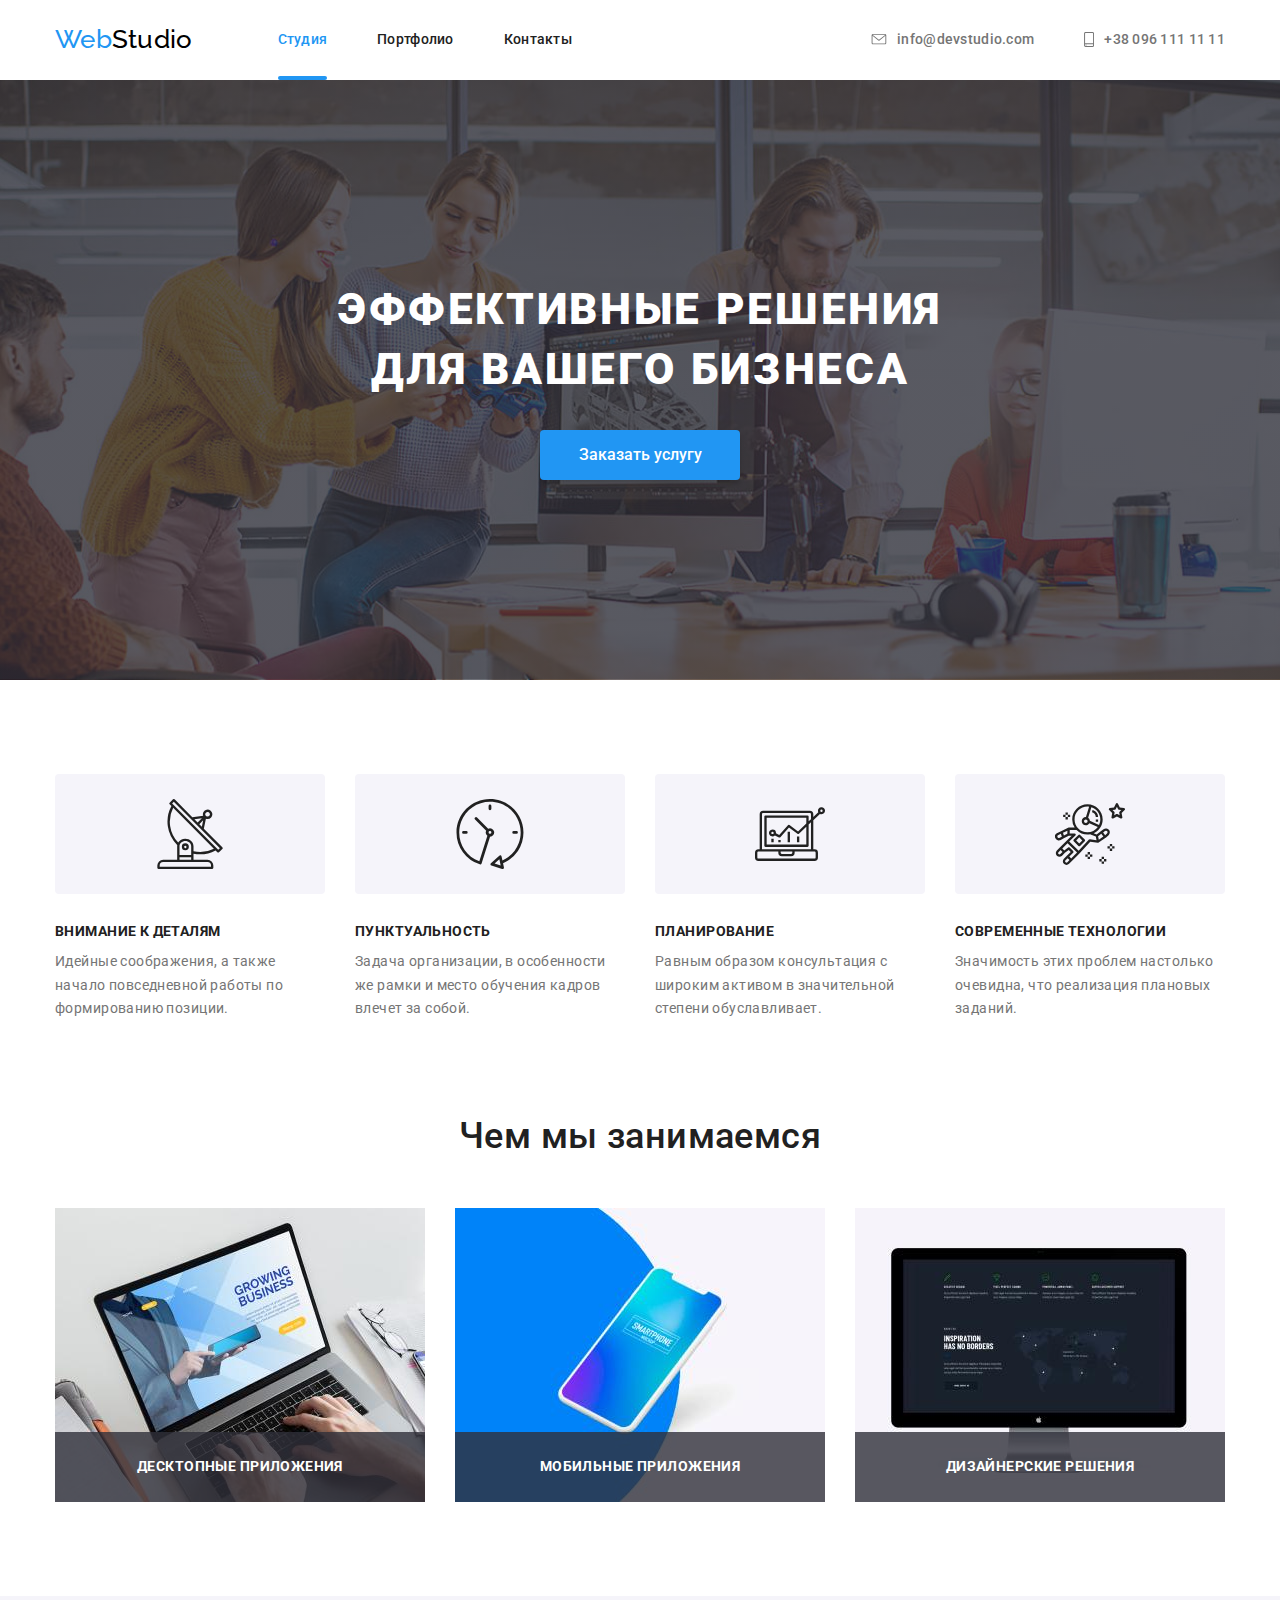
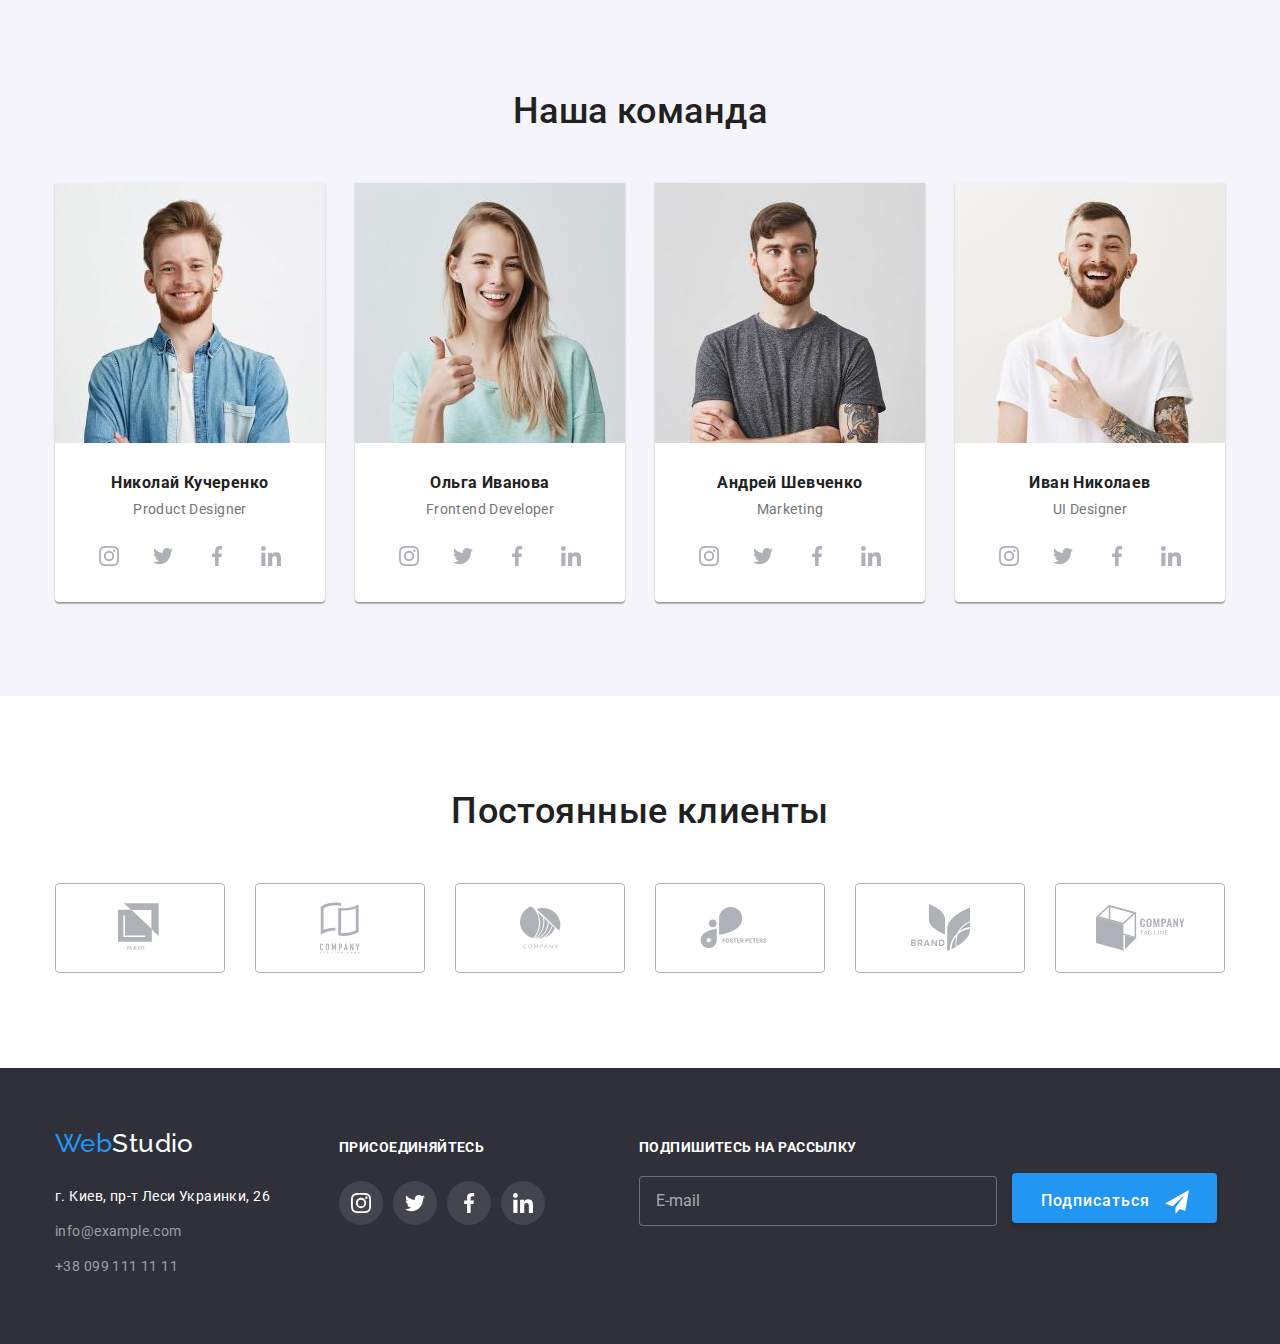
==== commit 4f033b17: "Готово модальное окно" ====
--- a/index.html
+++ b/index.html
@@ -52,7 +52,7 @@
     <section class="section hero">
       <div class="contener">
         <h1>Эффективные решения<br>для вашего бизнеса</h1>
-        <a class="button link" href="" data-modal-open>Заказать услугу</a>
+        <button class="button link" href="" data-modal-open>Заказать услугу</button>
       </div>
     </section>
 
@@ -389,43 +389,59 @@
     </div>
   </footer>
 
+  <!-- Модальное окно с затемнённым бэкдропом -->
+
   <div class="backdrop is-hidden" data-modal>
 
     <form action="#" class="modal-form">
     
       <h2 class="form-title">Оставьте свои данные, мы вам перезвоним</h2>
 
-      <button class="modal-close-btn">X</button>
+      <button data-modal-close type="button" class="modal-close-btn">
+        <svg>
+          <use href="./images/sprite.svg#form-close"></use>></use>
+        </svg>
+      </button>
     
       <div class="form-field">
-        <input class="form-field-input" type="text" name="name" id="name" placeholder=" " />
+        <input class="form-field-input" type="text" name="name" id="name" placeholder=" " required/>
         <label class="form-field-label" for="name">Имя</label>
+        <svg class="form-field-svg-person">
+          <use href="./images/sprite.svg#form-person"></use>
+        </svg>
       </div>
     
       <div class="form-field">
-        <input class="form-field-input" type="tel" name="tel" id="tel" placeholder=" " />
+        <input class="form-field-input" type="tel" name="tel" id="tel" placeholder=" " required/>
         <label class="form-field-label" for="tel">Телефон</label>
+        <svg class="form-field-svg-phone">
+          <use href="./images/sprite.svg#form-phone"></use>
+        </svg>
       </div>
     
       <div class="form-field">
         <input class="form-field-input" type="email" name="mail" id="mail" placeholder=" " />
         <label class="form-field-label" for="mail">Почта</label>
+        <svg class="form-field-svg-mail">
+          <use href="./images/sprite.svg#form-mail"></use>
+        </svg>
       </div>
     
       <div class="form-field comment">
-        <textarea class="form-field-input" name="comment" id="comment" rows="4" placeholder=" "></textarea>
-        <label class="form-field-label" for="comment">Комментарий</label>
+        <textarea class="form-field-input comment" name="comment" id="comment" rows="4" placeholder=" "></textarea>
+        <label class="form-field-label-comment" for="comment">Комментарий</label>
       </div>
     
       <div class="form-checkbox">
-        <input type="checkbox" name="policy" value="accept-policy" id="policy">
-        <label for="policy">
+        
+        <label class="form-checkbox-label">
+          <input class="form-checkbox-input" type="checkbox" name="policy" value="accept-policy" id="checkbox">
           <span class="form-custom-checkbox">
             <svg>
               <use href="./images/sprite.svg#form-checked"></use>></use>
             </svg>
           </span>
-          Соглашаюсь с рассылкой и принимаю <a href="#">Условия договора</a>
+          <span class="form-checkbox-span">Соглашаюсь с рассылкой и принимаю <a href="#">Условия договора</a></span>
         </label>
       </div>
     
--- a/css/styles.css
+++ b/css/styles.css
@@ -793,52 +793,6 @@
 
 /* Modal */
 
- .backdrop{
-    position: fixed;
-    top: 0;
-    left: 0;
-    width: 100%;
-    height: 100%;
-    background-color: rgba(0, 0, 0, 0.5);
-    z-index: 100;
-
-    /* opacity: 1;
-    transition: opacity 250ms cubic-bezier(0.4, 0, 0.2, 1); */
-}
-
-/* .is-hidden {
-    opacity: 0;
-    visibility: hidden;
-    pointer-events: none; */
-}
-/*
-.background.is-hidden{
-    opacity: 0;
-    pointer-events: none;
-}
-
-.backdrop.is-hiden .modal{
-    transform: translate(-50%, -50%) scale(0.9);
-}
-
-.modal{
-    position: absolute;
-    top: 50%;
-    left: 50%;
-
-    min-height: 300px;
-    min-width: 400px;
-    padding: 15px;
-
-    background-color: var(--primary-bg-color);
-
-    transform: translate(-50%, -50%) scale(1);
-    transition: transform 250ms cubic-bezier(0.4, 0, 0.2, 1);
-} */
-
-
-
-
 .modal-form {
     width: 528px;
     position: absolute;
@@ -858,17 +812,17 @@
     background: var(--primary-bg-color);
     box-shadow: 0px 1px 3px rgba(0, 0, 0, 0.12), 0px 1px 1px rgba(0, 0, 0, 0.14), 0px 2px 1px rgba(0, 0, 0, 0.2);
     border-radius: 4px; 
-}
+} 
 
 .form-title {
-font-weight: 700;
-font-size: 20px;
-line-height: 1.15;
-text-align: center;
-margin: 0;
-margin-bottom: 30px;
-
-color: var(--title-text-color);
+    font-weight: bold;
+    font-size: 20px;
+    line-height: 1.15;
+    text-align: center;
+    margin: 0;
+    margin-bottom: 30px;
+
+    color: var(--title-text-color);
 }
 
 .form-field {
@@ -877,6 +831,13 @@
 }
 
 .form-field-label {
+    position: absolute;
+    top: 12px;
+    left: 42px;
+    transition: transform 250ms cubic-bezier(0.4, 0, 0.2, 1);
+}
+
+.form-field-label-comment {
     position: absolute;
     top: 12px;
     left: 16px;
@@ -887,16 +848,39 @@
 .form-field-input:hover + .form-field-label,
 .form-field-input:not(:placeholder-shown) + .form-field-label
 {
+    transform: translate(-26px, -30px);
+}
+
+.form-field-input:focus + .form-field-label-comment,
+.form-field-input:hover + .form-field-label-comment,
+.form-field-input:not(:placeholder-shown) + .form-field-label-comment
+{
     transform: translateY(-30px);
 }
 
 .form-field-input:hover {
     cursor: pointer;
     border: 1px solid var(--accent-color);
-}
-
-
-.form-field input, textarea {
+
+    fill: var(--accent-color);
+}
+
+.form-field-input {
+    width: 100%;
+    padding: 12px 16px;
+    padding-left: 42px;
+    resize: none;
+
+    border: 1px solid rgba(33, 33, 33, 0.2);
+    box-sizing: border-box;
+    border-radius: 4px;
+}
+
+.form-field-input.comment {
+    padding-left: 16px;
+}
+
+.form-field-textarea {
     width: 100%;
     padding: 12px 16px;
     resize: none;
@@ -906,14 +890,6 @@
     border-radius: 4px;
 }
 
-.form-field 
-input::placeholder,
-textarea::placeholder
-{
-    letter-spacing: 0.01em;
-    color: var(--primary-text-color);
-}
-
 .form-field.comment {
     margin-bottom: 20px;
 }
@@ -928,12 +904,14 @@
     color: var(--accent-color);
 }
 
-/* .form-checkbox input[type='checkbox'] {
+/* Задани размеров для стандартного чекбокса */
+/* .form-checkbox-input[type='checkbox'] {
     width: 16px;
     height: 15px;
 } */
 
-.form-checkbox input {
+/* Скрываем стандартное поле чекбокса */
+.form-checkbox-input {
     position: absolute;
     width: 1px;
     height: 1px;
@@ -953,14 +931,35 @@
     border: 2px solid var(--title-text-color);
     border-radius: 2px;
     margin-right: 8.38px;
-}
+    fill: transparent;
+    transition: 250ms cubic-bezier(0.4, 0, 0.2, 1);
+}
+
+.form-checkbox-label:hover .form-custom-checkbox {
+    border-color: var(--accent-color);
+}
+
+/* фокус на кастом чекбокс не работает, почему? */
+.form-checkbox-input[type='checkbox']:focus .form-custom-checkbox {
+    border-color: var(--accent-color);
+}
+
+/* .form-checkbox-input:checked + .form-checkbox-span {
+    text-decoration: underline;
+} */
+
+.form-checkbox-input:checked + .form-custom-checkbox {
+    border: 2px solid var(--accent-color);
+    background-color: var(--accent-color);
+    fill: var(--primary-bg-color);
+}
+
 .form-custom-checkbox svg {
-    
-    width: 14px;
-    height: 14px;
-}
-
-.form-checkbox label {
+    width: 17px;
+    height: 17px;
+}
+
+.form-checkbox-label {
     display: flex;
     align-items: center;
 }
@@ -971,10 +970,80 @@
     margin-right: auto;
 }
 
-/* .modal-close-btn {
+.modal-close-btn {
+    position: absolute;
+    top: 8px;
+    right: 8px;
+
+    display: flex;
+    align-items: center;
+    justify-content: center;
+
     width: 30px;
     height: 30px;
-    background-repeat: 50px;
+    border-radius: 50%;
+    border: 1px solid rgba(0, 0, 0, 0.1);
     background-color: transparent;
-    border: 1px solid rgba(0, 0, 0, 0.1);
-} */+    cursor: pointer;
+
+    fill: #000;
+
+    transition: 250ms cubic-bezier(0.4, 0, 0.2, 1);
+}
+
+.modal-close-btn:hover {
+    fill: var(--accent-color);
+}
+
+.modal-close-btn svg {
+    width: 11px;
+    height: 11px;
+}
+
+.backdrop{
+    position: fixed;
+    top: 0;
+    left: 0;
+    width: 100%;
+    height: 100%;
+    background-color: rgba(0, 0, 0, 0.5);
+    z-index: 100;
+
+    opacity: 1;
+    transition: opacity 250ms cubic-bezier(0.4, 0, 0.2, 1);
+}
+
+.is-hidden {
+    opacity: 0;
+    visibility: hidden;
+    pointer-events: none;
+}
+
+/* Modal Icons SVG */
+.form-field-svg-person {
+    position: absolute;
+    top: 14px;
+    left: 16px;
+    width: 12px;
+    height: 12px;
+}
+
+.form-field-svg-phone {
+    position: absolute;
+    top: 14px;
+    left: 16px;
+    width: 13px;
+    height: 13px;
+}
+
+.form-field-svg-mail {
+    position: absolute;
+    top: 14px;
+    left: 16px;
+    width: 15px;
+    height: 12px;
+}
+
+.form-field:hover {
+    fill: var(--accent-color);
+}